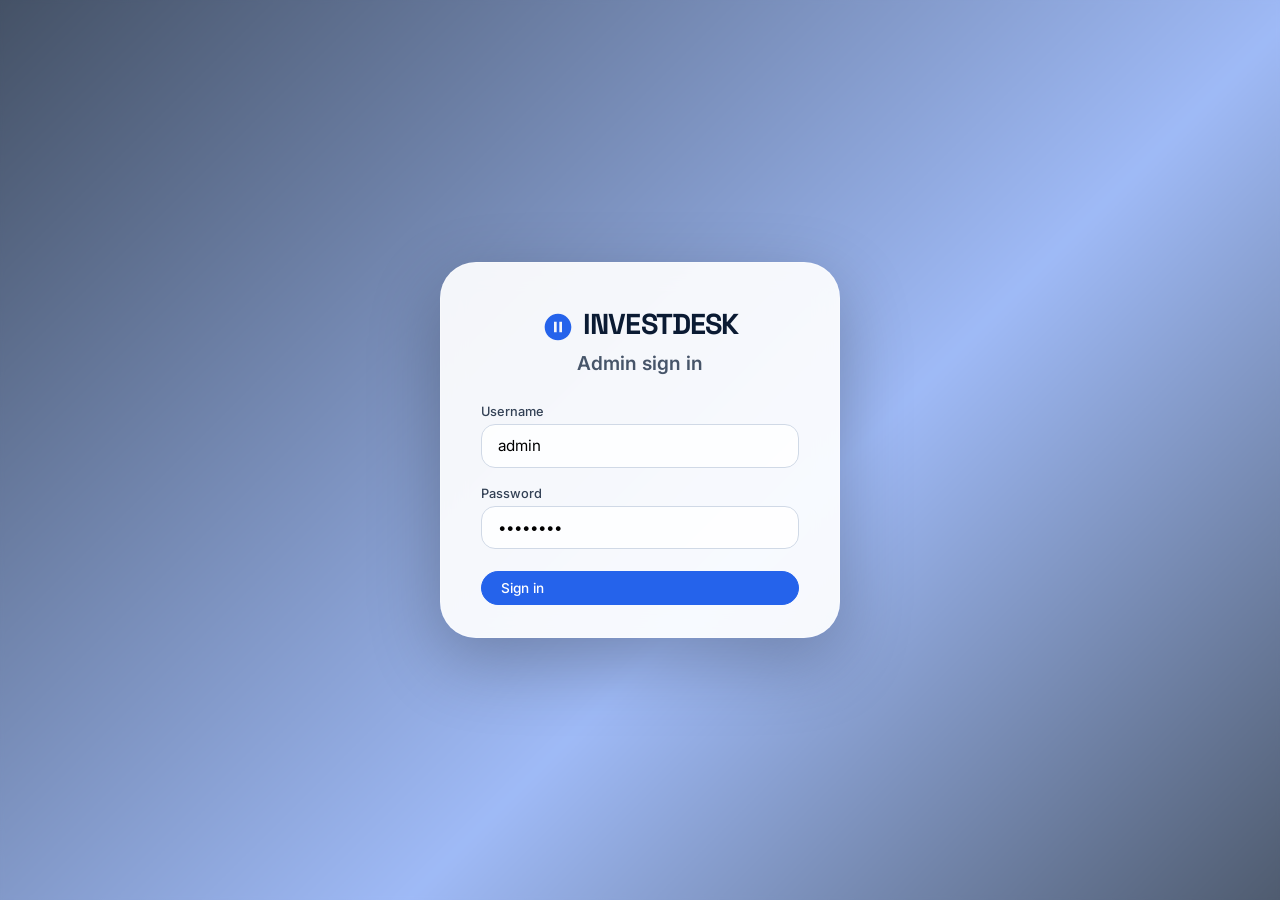
==== templates/admin.html @ 004e3b8a "up" ====
<!DOCTYPE html>
<html lang="en">
<head>
  <meta charset="UTF-8" />
  <meta name="viewport" content="width=device-width, initial-scale=1.0" />
  <title>InvestDesk — Admin</title>
  <!-- Inter & Space Grotesk -->
  <link rel="preconnect" href="https://fonts.googleapis.com" />
  <link rel="preconnect" href="https://fonts.gstatic.com" crossorigin />
  <link href="https://fonts.googleapis.com/css2?family=Inter:opsz,wght@14..32,400;14..32,500;14..32,600;14..32,700&family=Space+Grotesk:wght@400;500;600;700&display=swap" rel="stylesheet" />
  <style>
    * { margin:0; padding:0; box-sizing:border-box; }
    body {
      font-family: 'Inter', system-ui, sans-serif;
      color: #0b1b33;
      line-height: 1.5;
      min-height: 100vh;
      background: #f0f4fe;
    }

    /* ----- LOGIN SCREEN with background image ----- */
    .login-shell {
      min-height: 100vh;
      display: flex;
      align-items: center;
      justify-content: center;
      padding: 1.5rem;
      position: relative;
      background:
        linear-gradient(135deg, rgba(11, 27, 51, 0.75) 0%, rgba(37, 99, 235, 0.40) 60%, rgba(11, 27, 51, 0.70) 100%),
        url('https://images.unsplash.com/photo-1611974789855-9c2a0a7236a3?q=80&w=2070&auto=format&fit=crop') center/cover no-repeat;
    }
    .login-shell::before {
      content: '';
      position: absolute;
      inset: 0;
      backdrop-filter: blur(2px);
      z-index: 0;
    }
    .login-card {
      position: relative;
      z-index: 1;
      background: rgba(255, 255, 255, 0.92);
      backdrop-filter: blur(12px);
      padding: 2.5rem 2.5rem 2rem;
      border-radius: 36px;
      box-shadow: 0 24px 70px rgba(0, 0, 0, 0.25);
      border: 1px solid rgba(255, 255, 255, 0.3);
      max-width: 400px;
      width: 100%;
    }
    .login-card .mark {
      font-family: 'Space Grotesk', sans-serif;
      font-weight: 700;
      font-size: 1.8rem;
      letter-spacing: -0.03em;
      color: #0b1b33;
      text-align: center;
      margin-bottom: 0.2rem;
    }
    .login-card .mark svg {
      width: 32px;
      height: 32px;
      fill: #2563eb;
      vertical-align: middle;
      margin-right: 0.2rem;
    }
    .login-card h1 {
      font-size: 1.2rem;
      font-weight: 600;
      text-align: center;
      color: #475569;
      margin-bottom: 1.5rem;
    }
    .login-error {
      background: #fef2f2;
      color: #dc2626;
      padding: 0.5rem 1rem;
      border-radius: 12px;
      font-size: 0.8rem;
      margin-bottom: 1rem;
      display: none;
    }
    .login-error.show { display: block; }
    .login-card .field {
      margin-bottom: 1rem;
    }
    .login-card .field label {
      display: block;
      font-size: 0.8rem;
      font-weight: 500;
      color: #334155;
      margin-bottom: 0.2rem;
    }
    .login-card .field input {
      width: 100%;
      padding: 0.7rem 1rem;
      border-radius: 14px;
      border: 1px solid #d0d9e6;
      background: rgba(255, 255, 255, 0.8);
      font-size: 0.95rem;
      font-family: 'Inter', sans-serif;
      transition: 0.12s;
    }
    .login-card .field input:focus {
      outline: none;
      border-color: #2563eb;
      box-shadow: 0 0 0 3px rgba(37,99,235,0.15);
      background: white;
    }
    .btn {
      background: transparent;
      border: 1px solid #d0d9e6;
      padding: 0.5rem 1.2rem;
      border-radius: 40px;
      font-weight: 500;
      font-size: 0.85rem;
      cursor: pointer;
      transition: 0.15s;
      color: #1e293b;
      font-family: 'Inter', sans-serif;
      display: inline-flex;
      align-items: center;
      gap: 0.3rem;
    }
    .btn-primary {
      background: #2563eb;
      border-color: #2563eb;
      color: white;
    }
    .btn-primary:hover { background: #1d4ed8; }
    .btn-danger {
      background: #dc2626;
      border-color: #dc2626;
      color: white;
    }
    .btn-danger:hover { background: #b91c1c; }
    .btn-sm { padding: 0.3rem 0.8rem; font-size: 0.75rem; }

    .hidden { display: none !important; }

    /* ----- ADMIN SHELL (white panel) ----- */
    .admin-wrapper {
      max-width: 1440px;
      margin: 0 auto;
      padding: 1.5rem;
      min-height: 100vh;
      display: flex;
      flex-direction: column;
    }

    .ticker-tape {
      background: #0b1b33;
      color: #b9c8e0;
      padding: 0.5rem 0;
      overflow: hidden;
      white-space: nowrap;
      border-radius: 16px 16px 0 0;
      font-size: 0.85rem;
      letter-spacing: 0.01em;
      flex-shrink: 0;
    }
    .ticker-track {
      display: inline-flex;
      gap: 2.8rem;
      animation: tickerScroll 36s linear infinite;
      padding-left: 2rem;
    }
    .ticker-item .sym { font-weight: 600; color: #f0f4ff; }
    .ticker-item .change-up { color: #4ade80; }
    .ticker-item .change-down { color: #f87171; }
    @keyframes tickerScroll { 0% { transform:translateX(0); } 100% { transform:translateX(-50%); } }

    .shell {
      background: #ffffff;
      border-radius: 0 0 32px 32px;
      box-shadow: 0 20px 60px rgba(0,20,50,0.06);
      border: 1px solid #e8edf6;
      border-top: none;
      display: flex;
      flex-wrap: wrap;
      flex: 1;
    }

    .rail {
      width: 230px;
      background: #fafcff;
      padding: 2rem 1.2rem 1.5rem;
      border-right: 1px solid #e8edf6;
      display: flex;
      flex-direction: column;
      flex-shrink: 0;
    }
    .rail-brand .mark {
      font-family: 'Space Grotesk', sans-serif;
      font-weight: 700;
      font-size: 1.6rem;
      letter-spacing: -0.03em;
      color: #0b1b33;
      display: flex;
      align-items: center;
      gap: 0.4rem;
    }
    .rail-brand .mark svg { width: 28px; height: 28px; fill: #2563eb; }
    .rail-brand .sub { font-size: 0.7rem; color: #64748b; letter-spacing: 0.04em; margin-top: 0.1rem; padding-left: 0.2rem; }
    .rail-nav { margin: 2.2rem 0 1.8rem; display:flex; flex-direction:column; gap:0.4rem; }
    .rail-link {
      display: flex;
      align-items: center;
      gap: 0.6rem;
      padding: 0.6rem 0.75rem;
      border-radius: 12px;
      color: #64748b;
      text-decoration: none;
      font-weight: 500;
      font-size: 0.9rem;
      transition: 0.15s;
    }
    .rail-link svg { width: 20px; height: 20px; fill: currentColor; flex-shrink: 0; }
    .rail-link.active {
      background: #dbeafe;
      color: #2563eb;
      font-weight: 600;
    }
    .rail-link:hover:not(.active) { background: #f1f5f9; }
    .rail-foot {
      margin-top: auto;
      font-size: 0.75rem;
      color: #64748b;
      border-top: 1px solid #e8edf6;
      padding-top: 1rem;
      display: flex;
      flex-direction: column;
      gap: 0.5rem;
    }

    .main {
      flex: 1;
      padding: 1.8rem 2rem 2rem;
      background: #ffffff;
      min-width: 0;
    }
    .main-header {
      display: flex;
      align-items: center;
      justify-content: space-between;
      flex-wrap: wrap;
      gap: 1rem;
      margin-bottom: 1.8rem;
    }
    .main-header h1 {
      font-size: 1.6rem;
      font-weight: 600;
      display: flex;
      align-items: center;
      gap: 0.5rem;
    }
    .main-header h1 svg { width: 28px; height: 28px; fill: #2563eb; }
    .live-dot {
      display: inline-block;
      width: 10px;
      height: 10px;
      background: #22c55e;
      border-radius: 50%;
      box-shadow: 0 0 0 3px #dcfce7;
      animation: pulse-dot 2s infinite;
    }
    @keyframes pulse-dot { 0% { opacity:1; } 50% { opacity:0.5; } 100% { opacity:1; } }
    .meta {
      color: #64748b;
      font-size: 0.8rem;
      background: #f1f5f9;
      padding: 0.3rem 1rem;
      border-radius: 40px;
    }

    .summary-strip {
      display: grid;
      grid-template-columns: repeat(3,1fr);
      gap: 0.8rem;
      margin-bottom: 2rem;
    }
    .summary-cell {
      background: #f8fafc;
      padding: 0.8rem 1rem;
      border-radius: 16px;
      border: 1px solid #e8edf6;
      display: flex;
      flex-direction: column;
    }
    .summary-cell .label {
      font-size: 0.7rem;
      text-transform: uppercase;
      letter-spacing: 0.04em;
      color: #64748b;
    }
    .summary-cell .value {
      font-size: 1.2rem;
      font-weight: 600;
      margin-top: 0.15rem;
    }

    .panel {
      background: #fafcff;
      border-radius: 20px;
      border: 1px solid #e8edf6;
      padding: 1.2rem 1.2rem 0.5rem;
      margin-top: 1rem;
    }
    .panel-head {
      display: flex;
      justify-content: space-between;
      align-items: center;
      flex-wrap: wrap;
      gap: 0.5rem;
      margin-bottom: 1rem;
    }
    .panel-head h2 {
      font-size: 1.1rem;
      font-weight: 600;
      display: flex;
      align-items: center;
      gap: 0.4rem;
    }
    .panel-head h2 svg { width: 22px; height: 22px; fill: #2563eb; }

    table { width:100%; border-collapse:collapse; font-size:0.85rem; }
    th { text-align:left; padding:0.5rem 0.25rem; color:#64748b; font-weight:500; border-bottom:1px solid #e8edf6; }
    td { padding:0.6rem 0.25rem; border-bottom:1px solid #f1f5f9; vertical-align:middle; }
    .empty-state { text-align:center; padding:2rem 0; color:#64748b; }
    .empty-state .icon { font-size:2rem; opacity:0.4; }

    .actions-cell {
      display: flex;
      gap: 0.3rem;
      flex-wrap: wrap;
    }
    .btn-icon {
      background: transparent;
      border: none;
      cursor: pointer;
      padding: 0.2rem 0.4rem;
      border-radius: 6px;
      font-size: 0.8rem;
      transition: 0.12s;
    }
    .btn-icon:hover { background: #f1f5f9; }
    .btn-icon.edit { color: #2563eb; }
    .btn-icon.delete { color: #dc2626; }

    /* Modal */
    .modal-overlay {
      position: fixed;
      inset: 0;
      background: rgba(0,0,0,0.3);
      backdrop-filter: blur(4px);
      display: flex;
      align-items: center;
      justify-content: center;
      z-index: 999;
    }
    .modal-overlay.hidden { display: none; }
    .modal {
      background: white;
      padding: 2rem;
      border-radius: 32px;
      max-width: 420px;
      width: 100%;
      box-shadow: 0 20px 48px rgba(0,0,0,0.12);
    }
    .modal h3 {
      font-size: 1.2rem;
      margin-bottom: 1.2rem;
      display: flex;
      align-items: center;
      gap: 0.4rem;
    }
    .modal h3 svg { width: 24px; height: 24px; fill: #2563eb; }
    .modal .field {
      margin-bottom: 0.8rem;
    }
    .modal .field label {
      display: block;
      font-size: 0.75rem;
      font-weight: 500;
      color: #475569;
      margin-bottom: 0.2rem;
    }
    .modal .field input,
    .modal .field select {
      width: 100%;
      padding: 0.5rem 0.75rem;
      border-radius: 14px;
      border: 1px solid #d0d9e6;
      background: white;
      font-family: 'Inter', sans-serif;
    }
    .modal-actions {
      display: flex;
      gap: 0.5rem;
      justify-content: flex-end;
      margin-top: 1.2rem;
    }

    .toast {
      position: fixed;
      top: 5rem;
      left: 50%;
      transform: translateX(-50%);
      background: #0b1a2f;
      color: white;
      padding: 0.7rem 2rem;
      border-radius: 60px;
      font-weight: 500;
      font-size: 0.9rem;
      box-shadow: 0 8px 30px rgba(0,0,0,0.12);
      opacity: 0;
      transition: opacity 0.25s, transform 0.25s;
      pointer-events: none;
      z-index: 1000;
    }
    .toast.show {
      opacity: 1;
      transform: translateX(-50%) translateY(0);
    }
    .toast.success { background: #0b1a2f; }
    .toast.error { background: #b91c1c; }

    @media (max-width:860px) {
      .rail { width:100%; border-right:none; border-bottom:1px solid #e8edf6; }
      .login-card { padding: 2rem 1.5rem; }
      .main { padding: 1.2rem; }
      .summary-strip { grid-template-columns: 1fr 1fr; }
      .admin-wrapper { padding: 0.5rem; }
      .ticker-tape { border-radius: 0; }
      .shell { border-radius: 0; }
    }
    @media (max-width:600px) {
      .summary-strip { grid-template-columns: 1fr; }
      table { font-size: 0.75rem; }
      .actions-cell { flex-direction: column; gap: 0.2rem; }
    }
  </style>
</head>
<body>

  <!-- TOAST -->
  <div class="toast" id="toast"></div>

  <!-- ===== LOGIN SCREEN (with background image) ===== -->
  <div class="login-shell" id="loginShell">
    <div class="login-card">
      <div class="mark">
        <svg viewBox="0 0 24 24"><path d="M12 2C6.48 2 2 6.48 2 12s4.48 10 10 10 10-4.48 10-10S17.52 2 12 2zm-1 14H9V8h2v8zm4 0h-2V8h2v8z"/></svg>
        INVESTDESK
      </div>
      <h1>Admin sign in</h1>
      <div class="login-error" id="loginError"></div>
      <form id="loginForm">
        <div class="field">
          <label for="loginUsername">Username</label>
          <input type="text" id="loginUsername" autocomplete="username" required />
        </div>
        <div class="field">
          <label for="loginPassword">Password</label>
          <input type="password" id="loginPassword" autocomplete="current-password" required />
        </div>
        <button type="submit" class="btn btn-primary" style="width:100%; margin-top:6px;">Sign in</button>
      </form>
    </div>
  </div>

  <!-- ===== ADMIN SHELL (white panel on clean background) ===== -->
  <div class="hidden" id="adminShell">
    <div class="admin-wrapper">
      <div class="ticker-tape">
        <div class="ticker-track" id="tickerTrack">
          <div class="ticker-item"><span class="sym">TSLA</span> $243.50 <span class="change-up">▲ 1.2%</span></div>
          <div class="ticker-item"><span class="sym">AAPL</span> $178.20 <span class="change-up">▲ 0.6%</span></div>
          <div class="ticker-item"><span class="sym">NVDA</span> $875.40 <span class="change-up">▲ 2.4%</span></div>
          <div class="ticker-item"><span class="sym">MSFT</span> $415.10 <span class="change-down">▼ 0.2%</span></div>
          <div class="ticker-item"><span class="sym">VNQ</span> $89.70 <span class="change-up">▲ 0.3%</span></div>
          <div class="ticker-item"><span class="sym">BTC</span> $62,450 <span class="change-up">▲ 1.8%</span></div>
          <div class="ticker-item"><span class="sym">ETH</span> $3,210 <span class="change-up">▲ 0.9%</span></div>
        </div>
      </div>

      <div class="shell">
        <aside class="rail">
          <div class="rail-brand">
            <div class="mark">
              <svg viewBox="0 0 24 24"><path d="M12 2C6.48 2 2 6.48 2 12s4.48 10 10 10 10-4.48 10-10S17.52 2 12 2zm-1 14H9V8h2v8zm4 0h-2V8h2v8z"/></svg>
              INVESTDESK
            </div>
            <div class="sub">Admin console</div>
          </div>
          <nav class="rail-nav">
            <a class="rail-link" href="/dashboard">
              <svg viewBox="0 0 24 24"><path d="M10 20v-6h4v6h5v-8h3L12 3 2 12h3v8z"/></svg>
              Dashboard
            </a>
            <a class="rail-link active" href="/admin">
              <svg viewBox="0 0 24 24"><path d="M19 3H5c-1.1 0-2 .9-2 2v14c0 1.1.9 2 2 2h14c1.1 0 2-.9 2-2V5c0-1.1-.9-2-2-2zm0 16H5V5h14v14z"/></svg>
              Admin panel
            </a>
          </nav>
          <div class="rail-foot">
            <button class="btn btn-sm" id="logoutBtn" style="width:100%;">Sign out</button>
          </div>
        </aside>

        <main class="main">
          <div class="main-header">
            <h1>
              <svg viewBox="0 0 24 24"><path d="M19 3H5c-1.1 0-2 .9-2 2v14c0 1.1.9 2 2 2h14c1.1 0 2-.9 2-2V5c0-1.1-.9-2-2-2zm0 16H5V5h14v14z"/></svg>
              <span class="live-dot"></span> All user investments
            </h1>
            <div class="meta">Edit or delete any record below</div>
          </div>

          <div class="summary-strip">
            <div class="summary-cell">
              <div class="label">Total positions</div>
              <div class="value" id="statTotalRows">0</div>
            </div>
            <div class="summary-cell">
              <div class="label">Unique users</div>
              <div class="value" id="statTotalUsers">0</div>
            </div>
            <div class="summary-cell">
              <div class="label">Total market value</div>
              <div class="value" id="statTotalValue">$0.00</div>
            </div>
          </div>

          <div class="panel">
            <div class="panel-head">
              <h2>All holdings</h2>
              <button class="btn btn-sm" id="refreshBtn">
                <svg viewBox="0 0 24 24" width="16" height="16" fill="currentColor"><path d="M12 4V1L8 5l4 4V6c3.31 0 6 2.69 6 6s-2.69 6-6 6-6-2.69-6-6H4c0 4.42 3.58 8 8 8s8-3.58 8-8-3.58-8-8-8z"/></svg>
                Refresh
              </button>
            </div>
            <table>
              <thead>
                <tr>
                  <th>ID</th>
                  <th>User</th>
                  <th>Symbol</th>
                  <th>Shares</th>
                  <th>Buy price</th>
                  <th>Current</th>
                  <th>Gain / loss</th>
                  <th>Actions</th>
                </tr>
              </thead>
              <tbody id="adminBody"></tbody>
            </table>
            <div class="empty-state" id="adminEmpty">
              <div class="icon">◌</div>
              No investment records yet.
            </div>
          </div>
        </main>
      </div>
    </div>
  </div>

  <!-- ===== EDIT MODAL ===== -->
  <div class="modal-overlay hidden" id="editModalOverlay">
    <div class="modal">
      <h3>
        <svg viewBox="0 0 24 24"><path d="M3 17.25V21h3.75L17.81 9.94l-3.75-3.75L3 17.25zM20.71 7.04c.39-.39.39-1.02 0-1.41l-2.34-2.34c-.39-.39-1.02-.39-1.41 0l-1.83 1.83 3.75 3.75 1.83-1.83z"/></svg>
        Edit investment
      </h3>
      <form id="editForm">
        <input type="hidden" id="editId" />
        <div class="field">
          <label for="editUserName">User</label>
          <input type="text" id="editUserName" required />
        </div>
        <div class="field">
          <label for="editSymbol">Symbol</label>
          <select id="editSymbol" required>
            <option value="TSLA">TSLA — Tesla</option>
            <option value="AAPL">AAPL — Apple</option>
            <option value="NVDA">NVDA — NVIDIA</option>
            <option value="MSFT">MSFT — Microsoft</option>
            <option value="VNQ">VNQ — Real Estate (ETF)</option>
          </select>
        </div>
        <div class="field">
          <label for="editShares">Shares</label>
          <input type="number" id="editShares" step="0.0001" min="0.0001" required />
        </div>
        <div class="field">
          <label for="editBuyPrice">Buy price (per share, $)</label>
          <input type="number" id="editBuyPrice" step="0.01" min="0.01" required />
        </div>
        <div class="modal-actions">
          <button type="button" class="btn" id="cancelEdit">Cancel</button>
          <button type="submit" class="btn btn-primary">Save changes</button>
        </div>
      </form>
    </div>
  </div>

  <script>
    (function() {
      // ============================================================
      // TOAST
      // ============================================================
      const toast = document.getElementById('toast');
      let toastTimer = null;

      function showToast(msg, type = 'success') {
        if (toastTimer) clearTimeout(toastTimer);
        toast.textContent = msg;
        toast.className = 'toast ' + type + ' show';
        toastTimer = setTimeout(() => {
          toast.classList.remove('show');
        }, 3000);
      }

      // ============================================================
      // AUTH CHECK
      // ============================================================
      const loginShell = document.getElementById('loginShell');
      const adminShell = document.getElementById('adminShell');
      const loginError = document.getElementById('loginError');
      const loginForm = document.getElementById('loginForm');
      const loginUsername = document.getElementById('loginUsername');
      const loginPassword = document.getElementById('loginPassword');

      async function checkAdminSession() {
        try {
          const res = await fetch('/api/admin/session');
          const data = await res.json();
          if (data.is_admin) {
            loginShell.classList.add('hidden');
            adminShell.classList.remove('hidden');
            loadAdminData();
          } else {
            loginShell.classList.remove('hidden');
            adminShell.classList.add('hidden');
          }
        } catch (e) {
          console.warn('Session check failed:', e);
          loginShell.classList.remove('hidden');
          adminShell.classList.add('hidden');
        }
      }

      // ============================================================
      // LOGIN
      // ============================================================
      loginForm.addEventListener('submit', async function(e) {
        e.preventDefault();
        loginError.classList.remove('show');
        loginError.textContent = '';

        const username = loginUsername.value.trim();
        const password = loginPassword.value.trim();

        if (!username || !password) {
          loginError.textContent = 'Please enter both username and password.';
          loginError.classList.add('show');
          return;
        }

        try {
          const res = await fetch('/api/admin/login', {
            method: 'POST',
            headers: { 'Content-Type': 'application/json' },
            body: JSON.stringify({ username, password })
          });
          const data = await res.json();

          if (data.ok) {
            loginShell.classList.add('hidden');
            adminShell.classList.remove('hidden');
            showToast('Welcome, Admin!', 'success');
            loadAdminData();
          } else {
            loginError.textContent = data.error || 'Invalid username or password.';
            loginError.classList.add('show');
          }
        } catch (e) {
          loginError.textContent = 'Network error. Please try again.';
          loginError.classList.add('show');
        }
      });

      // ============================================================
      // LOGOUT
      // ============================================================
      document.getElementById('logoutBtn').addEventListener('click', async function() {
        try {
          await fetch('/api/admin/logout', { method: 'POST' });
        } catch (e) { /* ignore */ }
        sessionStorage.removeItem('investdesk_user');
        loginShell.classList.remove('hidden');
        adminShell.classList.add('hidden');
        showToast('Signed out.', 'success');
      });

      // ============================================================
      // LOAD ADMIN DATA
      // ============================================================
      async function loadAdminData() {
        try {
          const invRes = await fetch('/api/admin/investments');
          if (!invRes.ok) throw new Error('Failed to fetch investments');
          const investments = await invRes.json();

          const priceRes = await fetch('/api/prices');
          const priceData = await priceRes.json();
          const prices = priceData.prices || {};

          renderAdminTable(investments, prices);
          updateStats(investments, prices);

        } catch (e) {
          console.error('Error loading admin data:', e);
          showToast('Failed to load data. Please refresh.', 'error');
        }
      }

      // ============================================================
      // RENDER TABLE
      // ============================================================
      function renderAdminTable(investments, prices) {
        const tbody = document.getElementById('adminBody');
        const empty = document.getElementById('adminEmpty');

        if (!investments || investments.length === 0) {
          tbody.innerHTML = '';
          empty.style.display = 'block';
          return;
        }
        empty.style.display = 'none';

        let html = '';
        investments.forEach(inv => {
          const priceInfo = prices[inv.symbol] || { price: null, change_pct: null };
          const currentPrice = priceInfo.price;
          const changePct = priceInfo.change_pct;

          const marketValue = currentPrice ? (currentPrice * inv.shares) : null;
          const costBasis = inv.buy_price * inv.shares;
          const gain = marketValue !== null ? (marketValue - costBasis) : null;
          const gainPct = (gain !== null && costBasis > 0) ? (gain / costBasis * 100) : null;

          const gainClass = gain !== null ? (gain >= 0 ? 'color:#22c55e;' : 'color:#dc2626;') : '';

          html += `
            <tr data-id="${inv.id}">
              <td>${inv.id}</td>
              <td>${escapeHtml(inv.user_name)}</td>
              <td><strong>${inv.symbol}</strong></td>
              <td>${inv.shares}</td>
              <td>$${inv.buy_price.toFixed(2)}</td>
              <td>${currentPrice !== null ? '$' + currentPrice.toFixed(2) : '—'}</td>
              <td style="${gainClass}">
                ${gain !== null ? '$' + gain.toFixed(2) + ' (' + (gainPct !== null ? (gainPct >= 0 ? '+' : '') + gainPct.toFixed(1) + '%)' : '—') : '—'}
              </td>
              <td>
                <div class="actions-cell">
                  <button class="btn-icon edit" data-id="${inv.id}" title="Edit">✏️</button>
                  <button class="btn-icon delete" data-id="${inv.id}" title="Delete">🗑️</button>
                </div>
              </td>
            </tr>
          `;
        });

        tbody.innerHTML = html;

        tbody.querySelectorAll('.btn-icon.edit').forEach(btn => {
          btn.addEventListener('click', function() {
            const id = parseInt(this.dataset.id);
            const inv = investments.find(i => i.id === id);
            if (inv) openEditModal(inv);
          });
        });

        tbody.querySelectorAll('.btn-icon.delete').forEach(btn => {
          btn.addEventListener('click', function() {
            const id = parseInt(this.dataset.id);
            if (confirm('Delete this investment record?')) {
              deleteInvestment(id);
            }
          });
        });
      }

      // ============================================================
      // UPDATE STATS
      // ============================================================
      function updateStats(investments, prices) {
        const totalRows = investments.length;
        const uniqueUsers = new Set(investments.map(i => i.user_name)).size;

        let totalValue = 0;
        investments.forEach(inv => {
          const priceInfo = prices[inv.symbol] || { price: null };
          if (priceInfo.price !== null) {
            totalValue += priceInfo.price * inv.shares;
          }
        });

        document.getElementById('statTotalRows').textContent = totalRows;
        document.getElementById('statTotalUsers').textContent = uniqueUsers;
        document.getElementById('statTotalValue').textContent = '$' + totalValue.toFixed(2);
      }

      // ============================================================
      // EDIT MODAL
      // ============================================================
      const editOverlay = document.getElementById('editModalOverlay');
      const editId = document.getElementById('editId');
      const editUserName = document.getElementById('editUserName');
      const editSymbol = document.getElementById('editSymbol');
      const editShares = document.getElementById('editShares');
      const editBuyPrice = document.getElementById('editBuyPrice');
      const cancelEdit = document.getElementById('cancelEdit');

      let currentEditId = null;

      function openEditModal(inv) {
        currentEditId = inv.id;
        editId.value = inv.id;
        editUserName.value = inv.user_name;
        editSymbol.value = inv.symbol;
        editShares.value = inv.shares;
        editBuyPrice.value = inv.buy_price;
        editOverlay.classList.remove('hidden');
      }

      cancelEdit.addEventListener('click', () => {
        editOverlay.classList.add('hidden');
        currentEditId = null;
      });

      editOverlay.addEventListener('click', (e) => {
        if (e.target === editOverlay) {
          editOverlay.classList.add('hidden');
          currentEditId = null;
        }
      });

      // ============================================================
      // SAVE EDIT
      // ============================================================
      document.getElementById('editForm').addEventListener('submit', async function(e) {
        e.preventDefault();
        if (currentEditId === null) return;

        const payload = {
          user_name: editUserName.value.trim(),
          symbol: editSymbol.value,
          shares: parseFloat(editShares.value),
          buy_price: parseFloat(editBuyPrice.value)
        };

        try {
          const res = await fetch(`/api/admin/investments/${currentEditId}`, {
            method: 'PUT',
            headers: { 'Content-Type': 'application/json' },
            body: JSON.stringify(payload)
          });

          if (!res.ok) {
            const err = await res.json();
            throw new Error(err.error || 'Update failed');
          }

          editOverlay.classList.add('hidden');
          showToast('Investment updated successfully!', 'success');
          loadAdminData();
          currentEditId = null;
        } catch (e) {
          showToast(e.message || 'Error updating investment.', 'error');
        }
      });

      // ============================================================
      // DELETE INVESTMENT
      // ============================================================
      async function deleteInvestment(id) {
        try {
          const res = await fetch(`/api/admin/investments/${id}`, {
            method: 'DELETE'
          });

          if (!res.ok) {
            const err = await res.json();
            throw new Error(err.error || 'Delete failed');
          }

          showToast('Investment deleted successfully!', 'success');
          loadAdminData();
        } catch (e) {
          showToast(e.message || 'Error deleting investment.', 'error');
        }
      }

      // ============================================================
      // REFRESH
      // ============================================================
      document.getElementById('refreshBtn').addEventListener('click', function() {
        loadAdminData();
        showToast('Refreshing data...', 'success');
      });

      // ============================================================
      // UTILITY
      // ============================================================
      function escapeHtml(text) {
        const div = document.createElement('div');
        div.textContent = text;
        return div.innerHTML;
      }

      // ============================================================
      // INIT
      // ============================================================
      loginUsername.value = 'admin';
      loginPassword.value = 'admin123';
      checkAdminSession();

    })();
  </script>

</body>
</html>
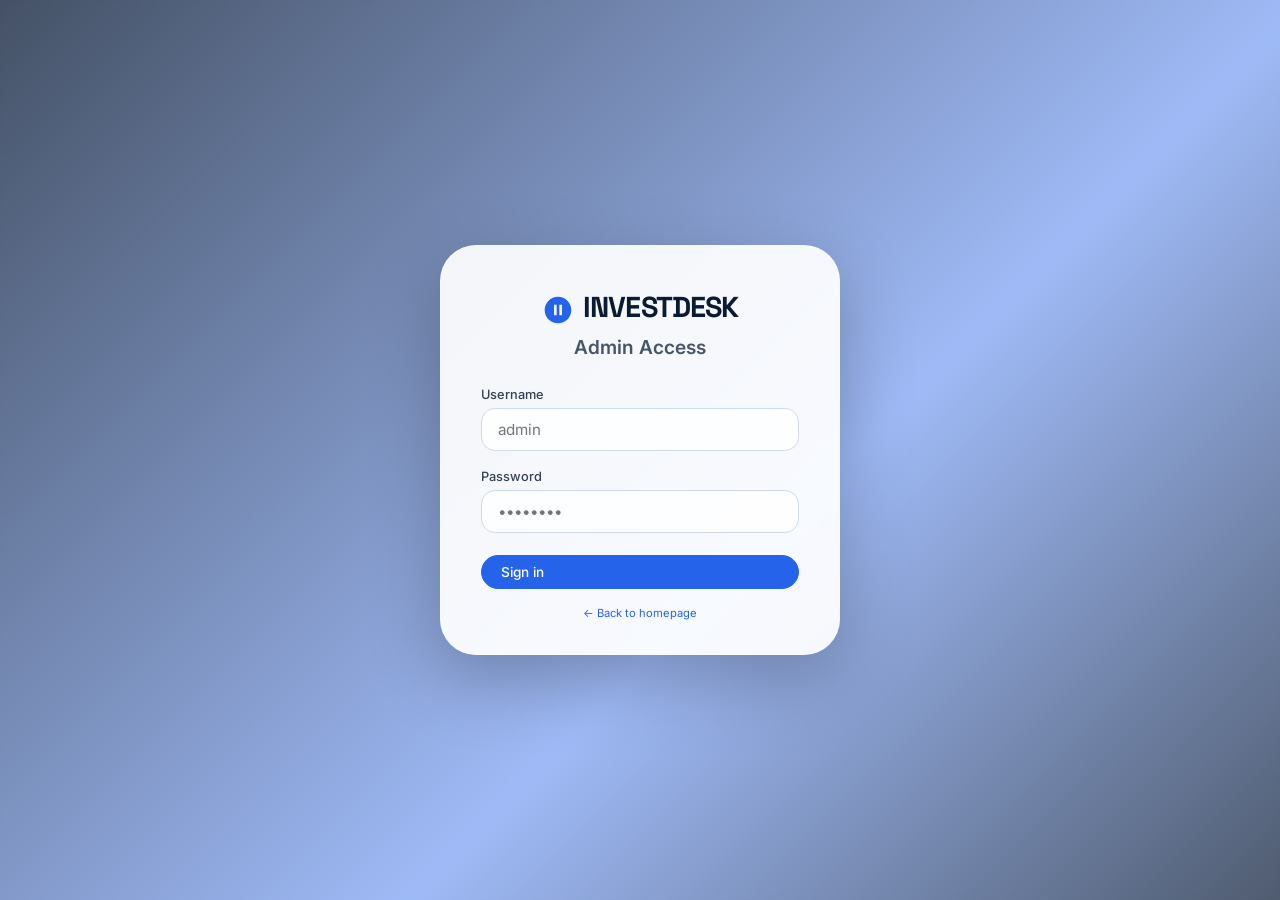
==== commit 0bb00cfa: "Add files via upload" ====
--- a/templates/admin.html
+++ b/templates/admin.html
@@ -3,8 +3,7 @@
 <head>
   <meta charset="UTF-8" />
   <meta name="viewport" content="width=device-width, initial-scale=1.0" />
-  <title>InvestDesk — Admin</title>
-  <!-- Inter & Space Grotesk -->
+  <title>InvestDesk · Admin · Full CRUD</title>
   <link rel="preconnect" href="https://fonts.googleapis.com" />
   <link rel="preconnect" href="https://fonts.gstatic.com" crossorigin />
   <link href="https://fonts.googleapis.com/css2?family=Inter:opsz,wght@14..32,400;14..32,500;14..32,600;14..32,700&family=Space+Grotesk:wght@400;500;600;700&display=swap" rel="stylesheet" />
@@ -17,8 +16,6 @@
       min-height: 100vh;
       background: #f0f4fe;
     }
-
-    /* ----- LOGIN SCREEN with background image ----- */
     .login-shell {
       min-height: 100vh;
       display: flex;
@@ -136,10 +133,15 @@
     }
     .btn-danger:hover { background: #b91c1c; }
     .btn-sm { padding: 0.3rem 0.8rem; font-size: 0.75rem; }
+    .btn-success {
+      background: #16a34a;
+      border-color: #16a34a;
+      color: white;
+    }
+    .btn-success:hover { background: #15803d; }
 
     .hidden { display: none !important; }
 
-    /* ----- ADMIN SHELL (white panel) ----- */
     .admin-wrapper {
       max-width: 1440px;
       margin: 0 auto;
@@ -276,7 +278,7 @@
 
     .summary-strip {
       display: grid;
-      grid-template-columns: repeat(3,1fr);
+      grid-template-columns: repeat(4,1fr);
       gap: 0.8rem;
       margin-bottom: 2rem;
     }
@@ -299,6 +301,34 @@
       font-weight: 600;
       margin-top: 0.15rem;
     }
+
+    /* Error banner */
+    .error-banner {
+      background: #fef2f2;
+      border: 1px solid #fecaca;
+      color: #b91c1c;
+      padding: 0.8rem 1.2rem;
+      border-radius: 12px;
+      margin-bottom: 1rem;
+      display: none;
+      font-size: 0.85rem;
+      align-items: center;
+      gap: 0.8rem;
+      flex-wrap: wrap;
+    }
+    .error-banner.show { display: flex; }
+    .error-banner .retry-btn {
+      background: #b91c1c;
+      color: white;
+      border: none;
+      padding: 0.3rem 1rem;
+      border-radius: 40px;
+      font-weight: 600;
+      cursor: pointer;
+      font-family: 'Inter', sans-serif;
+      font-size: 0.75rem;
+    }
+    .error-banner .retry-btn:hover { background: #991b1b; }
 
     .panel {
       background: #fafcff;
@@ -339,16 +369,38 @@
       background: transparent;
       border: none;
       cursor: pointer;
-      padding: 0.2rem 0.4rem;
-      border-radius: 6px;
-      font-size: 0.8rem;
+      padding: 0.25rem 0.5rem;
+      border-radius: 20px;
+      font-size: 0.7rem;
+      font-weight: 500;
       transition: 0.12s;
-    }
-    .btn-icon:hover { background: #f1f5f9; }
-    .btn-icon.edit { color: #2563eb; }
-    .btn-icon.delete { color: #dc2626; }
-
-    /* Modal */
+      display: inline-flex;
+      align-items: center;
+      gap: 0.2rem;
+      border: 1px solid transparent;
+    }
+    .btn-icon:hover { opacity: 0.75; transform: scale(1.05); }
+    .btn-icon.edit {
+      background: #dbeafe;
+      color: #1d4ed8;
+      border-color: #b9d0f6;
+    }
+    .btn-icon.delete {
+      background: #fee2e2;
+      color: #b91c1c;
+      border-color: #fecaca;
+    }
+    .btn-icon.create {
+      background: #dcfce7;
+      color: #15803d;
+      border-color: #bbf7d0;
+    }
+    .btn-icon svg {
+      width: 14px;
+      height: 14px;
+      fill: currentColor;
+    }
+
     .modal-overlay {
       position: fixed;
       inset: 0;
@@ -426,6 +478,60 @@
     .toast.success { background: #0b1a2f; }
     .toast.error { background: #b91c1c; }
 
+    .sync-badge {
+      display: inline-flex;
+      align-items: center;
+      gap: 0.4rem;
+      background: #dcfce7;
+      color: #15803d;
+      padding: 0.2rem 0.8rem;
+      border-radius: 40px;
+      font-size: 0.7rem;
+      font-weight: 600;
+    }
+    .sync-badge svg {
+      width: 14px;
+      height: 14px;
+      fill: currentColor;
+    }
+
+    .user-badge {
+      display: inline-block;
+      background: #e0e7ff;
+      color: #3730a3;
+      padding: 0.1rem 0.5rem;
+      border-radius: 12px;
+      font-size: 0.7rem;
+      font-weight: 500;
+    }
+
+    .loading-row td {
+      text-align: center;
+      padding: 2rem;
+      color: #64748b;
+    }
+
+    .error-row td {
+      text-align: center;
+      padding: 2rem;
+      color: #dc2626;
+    }
+
+    .retry-btn {
+      margin-top: 1rem;
+      padding: 0.5rem 1.5rem;
+      background: #2563eb;
+      color: white;
+      border: none;
+      border-radius: 40px;
+      font-weight: 600;
+      cursor: pointer;
+      font-family: 'Inter', sans-serif;
+    }
+    .retry-btn:hover {
+      background: #1d4ed8;
+    }
+
     @media (max-width:860px) {
       .rail { width:100%; border-right:none; border-bottom:1px solid #e8edf6; }
       .login-card { padding: 2rem 1.5rem; }
@@ -437,52 +543,49 @@
     }
     @media (max-width:600px) {
       .summary-strip { grid-template-columns: 1fr; }
-      table { font-size: 0.75rem; }
-      .actions-cell { flex-direction: column; gap: 0.2rem; }
+      table { font-size: 0.7rem; }
+      .actions-cell { flex-direction: row; gap: 0.2rem; }
+      .btn-icon { font-size: 0.65rem; padding: 0.15rem 0.4rem; }
     }
   </style>
 </head>
 <body>
-
-  <!-- TOAST -->
   <div class="toast" id="toast"></div>
 
-  <!-- ===== LOGIN SCREEN (with background image) ===== -->
+  <!-- LOGIN - Always shown first -->
   <div class="login-shell" id="loginShell">
     <div class="login-card">
       <div class="mark">
         <svg viewBox="0 0 24 24"><path d="M12 2C6.48 2 2 6.48 2 12s4.48 10 10 10 10-4.48 10-10S17.52 2 12 2zm-1 14H9V8h2v8zm4 0h-2V8h2v8z"/></svg>
         INVESTDESK
       </div>
-      <h1>Admin sign in</h1>
+      <h1>Admin Access</h1>
       <div class="login-error" id="loginError"></div>
       <form id="loginForm">
         <div class="field">
           <label for="loginUsername">Username</label>
-          <input type="text" id="loginUsername" autocomplete="username" required />
+          <input type="text" id="loginUsername" placeholder="admin" autocomplete="username" required />
         </div>
         <div class="field">
           <label for="loginPassword">Password</label>
-          <input type="password" id="loginPassword" autocomplete="current-password" required />
+          <input type="password" id="loginPassword" placeholder="••••••••" autocomplete="current-password" required />
         </div>
-        <button type="submit" class="btn btn-primary" style="width:100%; margin-top:6px;">Sign in</button>
+        <button type="submit" class="btn btn-primary" style="width:100%; margin-top:6px;">
+          <span id="loginBtnText">Sign in</span>
+          <span class="loading-spinner hidden" id="loginSpinner" style="display:none;width:16px;height:16px;border:2px solid rgba(255,255,255,0.3);border-radius:50%;border-top-color:#fff;animation:spin 0.6s ease-in-out infinite;"></span>
+        </button>
       </form>
+      <div style="margin-top:1rem;text-align:center;font-size:0.7rem;color:#94a3b8;">
+        <a href="/" style="color:#2563eb;text-decoration:none;">← Back to homepage</a>
+      </div>
     </div>
   </div>
 
-  <!-- ===== ADMIN SHELL (white panel on clean background) ===== -->
+  <!-- ADMIN SHELL - Only shown after successful admin login -->
   <div class="hidden" id="adminShell">
     <div class="admin-wrapper">
       <div class="ticker-tape">
-        <div class="ticker-track" id="tickerTrack">
-          <div class="ticker-item"><span class="sym">TSLA</span> $243.50 <span class="change-up">▲ 1.2%</span></div>
-          <div class="ticker-item"><span class="sym">AAPL</span> $178.20 <span class="change-up">▲ 0.6%</span></div>
-          <div class="ticker-item"><span class="sym">NVDA</span> $875.40 <span class="change-up">▲ 2.4%</span></div>
-          <div class="ticker-item"><span class="sym">MSFT</span> $415.10 <span class="change-down">▼ 0.2%</span></div>
-          <div class="ticker-item"><span class="sym">VNQ</span> $89.70 <span class="change-up">▲ 0.3%</span></div>
-          <div class="ticker-item"><span class="sym">BTC</span> $62,450 <span class="change-up">▲ 1.8%</span></div>
-          <div class="ticker-item"><span class="sym">ETH</span> $3,210 <span class="change-up">▲ 0.9%</span></div>
-        </div>
+        <div class="ticker-track" id="tickerTrack"></div>
       </div>
 
       <div class="shell">
@@ -492,20 +595,20 @@
               <svg viewBox="0 0 24 24"><path d="M12 2C6.48 2 2 6.48 2 12s4.48 10 10 10 10-4.48 10-10S17.52 2 12 2zm-1 14H9V8h2v8zm4 0h-2V8h2v8z"/></svg>
               INVESTDESK
             </div>
-            <div class="sub">Admin console</div>
+            <div class="sub">Admin · Full CRUD</div>
           </div>
           <nav class="rail-nav">
-            <a class="rail-link" href="/dashboard">
+            <a class="rail-link" href="/dashboard" target="_blank">
               <svg viewBox="0 0 24 24"><path d="M10 20v-6h4v6h5v-8h3L12 3 2 12h3v8z"/></svg>
               Dashboard
             </a>
-            <a class="rail-link active" href="/admin">
+            <a class="rail-link active" href="#">
               <svg viewBox="0 0 24 24"><path d="M19 3H5c-1.1 0-2 .9-2 2v14c0 1.1.9 2 2 2h14c1.1 0 2-.9 2-2V5c0-1.1-.9-2-2-2zm0 16H5V5h14v14z"/></svg>
               Admin panel
             </a>
           </nav>
           <div class="rail-foot">
-            <button class="btn btn-sm" id="logoutBtn" style="width:100%;">Sign out</button>
+            <button class="btn btn-sm btn-danger" id="logoutBtn" style="width:100%;">Sign out</button>
           </div>
         </aside>
 
@@ -513,52 +616,75 @@
           <div class="main-header">
             <h1>
               <svg viewBox="0 0 24 24"><path d="M19 3H5c-1.1 0-2 .9-2 2v14c0 1.1.9 2 2 2h14c1.1 0 2-.9 2-2V5c0-1.1-.9-2-2-2zm0 16H5V5h14v14z"/></svg>
-              <span class="live-dot"></span> All user investments
+              <span class="live-dot"></span> Admin Panel
             </h1>
-            <div class="meta">Edit or delete any record below</div>
-          </div>
-
-          <div class="summary-strip">
-            <div class="summary-cell">
-              <div class="label">Total positions</div>
-              <div class="value" id="statTotalRows">0</div>
-            </div>
-            <div class="summary-cell">
-              <div class="label">Unique users</div>
-              <div class="value" id="statTotalUsers">0</div>
-            </div>
-            <div class="summary-cell">
-              <div class="label">Total market value</div>
-              <div class="value" id="statTotalValue">$0.00</div>
+            <div style="display:flex; align-items:center; gap:0.8rem; flex-wrap:wrap;">
+              <span class="sync-badge">
+                <svg viewBox="0 0 24 24"><path d="M12 4V1L8 5l4 4V6c3.31 0 6 2.69 6 6s-2.69 6-6 6-6-2.69-6-6H4c0 4.42 3.58 8 8 8s8-3.58 8-8-3.58-8-8-8z"/></svg>
+                Syncs with Dashboard
+              </span>
+              <span class="meta">Create · Edit · Delete</span>
             </div>
           </div>
 
+          <!-- Error banner -->
+          <div class="error-banner" id="errorBanner">
+            <span id="errorMessage">⚠️ Failed to load data</span>
+            <button class="retry-btn" id="retryBtn">🔄 Retry</button>
+          </div>
+
+          <div class="summary-strip">
+            <div class="summary-cell"><div class="label">Total positions</div><div class="value" id="statTotalRows">0</div></div>
+            <div class="summary-cell"><div class="label">Unique users</div><div class="value" id="statTotalUsers">0</div></div>
+            <div class="summary-cell"><div class="label">Total invested</div><div class="value" id="statTotalInvested">$0.00</div></div>
+            <div class="summary-cell"><div class="label">Market value</div><div class="value" id="statTotalValue">$0.00</div></div>
+          </div>
+
           <div class="panel">
             <div class="panel-head">
-              <h2>All holdings</h2>
-              <button class="btn btn-sm" id="refreshBtn">
-                <svg viewBox="0 0 24 24" width="16" height="16" fill="currentColor"><path d="M12 4V1L8 5l4 4V6c3.31 0 6 2.69 6 6s-2.69 6-6 6-6-2.69-6-6H4c0 4.42 3.58 8 8 8s8-3.58 8-8-3.58-8-8-8z"/></svg>
-                Refresh
-              </button>
+              <h2>All Holdings</h2>
+              <div style="display:flex; gap:0.5rem; flex-wrap:wrap;">
+                <button class="btn btn-sm btn-success" id="createBtn">
+                  <svg viewBox="0 0 24 24" width="16" height="16" fill="currentColor"><path d="M19 13h-6v6h-2v-6H5v-2h6V5h2v6h6v2z"/></svg>
+                  New
+                </button>
+                <button class="btn btn-sm" id="refreshBtn">
+                  <svg viewBox="0 0 24 24" width="16" height="16" fill="currentColor"><path d="M12 4V1L8 5l4 4V6c3.31 0 6 2.69 6 6s-2.69 6-6 6-6-2.69-6-6H4c0 4.42 3.58 8 8 8s8-3.58 8-8-3.58-8-8-8z"/></svg>
+                  Refresh
+                </button>
+                <button class="btn btn-sm btn-danger" id="resetDbBtn">
+                  <svg viewBox="0 0 24 24" width="16" height="16" fill="currentColor"><path d="M12 5V2L8 6l4 4V7c3.31 0 6 2.69 6 6 0 1.01-.25 1.97-.7 2.8l1.46 1.46C19.54 15.03 20 13.57 20 12c0-4.42-3.58-8-8-8zm0 14c-3.31 0-6-2.69-6-6 0-1.01.25-1.97.7-2.8L5.24 7.74C4.46 8.97 4 10.43 4 12c0 4.42 3.58 8 8 8v3l4-4-4-4v3z"/></svg>
+                  Reset DB
+                </button>
+              </div>
             </div>
-            <table>
-              <thead>
-                <tr>
-                  <th>ID</th>
-                  <th>User</th>
-                  <th>Symbol</th>
-                  <th>Shares</th>
-                  <th>Buy price</th>
-                  <th>Current</th>
-                  <th>Gain / loss</th>
-                  <th>Actions</th>
-                </tr>
-              </thead>
-              <tbody id="adminBody"></tbody>
-            </table>
-            <div class="empty-state" id="adminEmpty">
+            <div style="overflow-x:auto;">
+              <table>
+                <thead>
+                  <tr>
+                    <th>ID</th>
+                    <th>User</th>
+                    <th>Email</th>
+                    <th>Symbol</th>
+                    <th>Shares</th>
+                    <th>Buy price</th>
+                    <th>Cost basis</th>
+                    <th>Current price</th>
+                    <th>Market value</th>
+                    <th>Gain / loss</th>
+                    <th style="min-width:130px;">Actions</th>
+                  </tr>
+                </thead>
+                <tbody id="adminBody">
+                  <tr class="loading-row">
+                    <td colspan="11">Loading investments...</td>
+                  </tr>
+                </tbody>
+              </table>
+            </div>
+            <div class="empty-state hidden" id="adminEmpty">
               <div class="icon">◌</div>
-              No investment records yet.
+              No records found. Click <strong>New</strong> to add one.
             </div>
           </div>
         </main>
@@ -566,50 +692,80 @@
     </div>
   </div>
 
-  <!-- ===== EDIT MODAL ===== -->
+  <!-- MODAL (create / edit) -->
   <div class="modal-overlay hidden" id="editModalOverlay">
     <div class="modal">
-      <h3>
+      <h3 id="modalTitle">
         <svg viewBox="0 0 24 24"><path d="M3 17.25V21h3.75L17.81 9.94l-3.75-3.75L3 17.25zM20.71 7.04c.39-.39.39-1.02 0-1.41l-2.34-2.34c-.39-.39-1.02-.39-1.41 0l-1.83 1.83 3.75 3.75 1.83-1.83z"/></svg>
-        Edit investment
+        <span id="modalTitleText">Edit investment</span>
       </h3>
       <form id="editForm">
         <input type="hidden" id="editId" />
         <div class="field">
-          <label for="editUserName">User</label>
-          <input type="text" id="editUserName" required />
+          <label for="editUserName">User Name *</label>
+          <input type="text" id="editUserName" required placeholder="e.g. Kaka90" />
         </div>
         <div class="field">
-          <label for="editSymbol">Symbol</label>
+          <label for="editEmail">Email</label>
+          <input type="email" id="editEmail" placeholder="user@example.com" />
+        </div>
+        <div class="field">
+          <label for="editSymbol">Symbol *</label>
           <select id="editSymbol" required>
             <option value="TSLA">TSLA — Tesla</option>
             <option value="AAPL">AAPL — Apple</option>
             <option value="NVDA">NVDA — NVIDIA</option>
             <option value="MSFT">MSFT — Microsoft</option>
-            <option value="VNQ">VNQ — Real Estate (ETF)</option>
           </select>
         </div>
         <div class="field">
-          <label for="editShares">Shares</label>
-          <input type="number" id="editShares" step="0.0001" min="0.0001" required />
+          <label for="editShares">Shares *</label>
+          <input type="number" id="editShares" step="0.0001" min="0.0001" required placeholder="e.g. 10" />
         </div>
         <div class="field">
-          <label for="editBuyPrice">Buy price (per share, $)</label>
-          <input type="number" id="editBuyPrice" step="0.01" min="0.01" required />
+          <label for="editBuyPrice">Buy Price ($) *</label>
+          <input type="number" id="editBuyPrice" step="0.01" min="0.01" required placeholder="e.g. 150.00" />
         </div>
         <div class="modal-actions">
           <button type="button" class="btn" id="cancelEdit">Cancel</button>
-          <button type="submit" class="btn btn-primary">Save changes</button>
+          <button type="submit" class="btn btn-primary" id="modalSubmitBtn">Save</button>
         </div>
       </form>
     </div>
   </div>
 
+  <style>
+    .loading-spinner {
+      display: inline-block;
+      width: 16px;
+      height: 16px;
+      border: 2px solid rgba(255,255,255,0.3);
+      border-radius: 50%;
+      border-top-color: #fff;
+      animation: spin 0.6s ease-in-out infinite;
+    }
+    @keyframes spin {
+      to { transform: rotate(360deg); }
+    }
+  </style>
+
   <script>
     (function() {
-      // ============================================================
-      // TOAST
-      // ============================================================
+      // ─── HARDCODED ADMIN CREDENTIALS (matches server) ───
+      const ADMIN_CREDENTIALS = {
+        username: 'admin',
+        password: 'admin123'
+      };
+
+      const ALLOWED_SYMBOLS = ['TSLA', 'AAPL', 'NVDA', 'MSFT'];
+      let allInvestments = [];
+      let pricesCache = {};
+      let isLoading = false;
+      let retryCount = 0;
+      const MAX_RETRIES = 3;
+      let refreshInterval = null;
+
+      // ----- Toast -----
       const toast = document.getElementById('toast');
       let toastTimer = null;
 
@@ -617,43 +773,33 @@
         if (toastTimer) clearTimeout(toastTimer);
         toast.textContent = msg;
         toast.className = 'toast ' + type + ' show';
-        toastTimer = setTimeout(() => {
-          toast.classList.remove('show');
-        }, 3000);
+        toastTimer = setTimeout(() => toast.classList.remove('show'), 3000);
       }
 
-      // ============================================================
-      // AUTH CHECK
-      // ============================================================
+      // ----- Error Banner -----
+      const errorBanner = document.getElementById('errorBanner');
+      const errorMessage = document.getElementById('errorMessage');
+
+      function showError(msg) {
+        errorMessage.textContent = '⚠️ ' + msg;
+        errorBanner.classList.add('show');
+      }
+
+      function hideError() {
+        errorBanner.classList.remove('show');
+      }
+
+      // ----- DOM Elements -----
       const loginShell = document.getElementById('loginShell');
       const adminShell = document.getElementById('adminShell');
       const loginError = document.getElementById('loginError');
       const loginForm = document.getElementById('loginForm');
       const loginUsername = document.getElementById('loginUsername');
       const loginPassword = document.getElementById('loginPassword');
-
-      async function checkAdminSession() {
-        try {
-          const res = await fetch('/api/admin/session');
-          const data = await res.json();
-          if (data.is_admin) {
-            loginShell.classList.add('hidden');
-            adminShell.classList.remove('hidden');
-            loadAdminData();
-          } else {
-            loginShell.classList.remove('hidden');
-            adminShell.classList.add('hidden');
-          }
-        } catch (e) {
-          console.warn('Session check failed:', e);
-          loginShell.classList.remove('hidden');
-          adminShell.classList.add('hidden');
-        }
-      }
-
-      // ============================================================
-      // LOGIN
-      // ============================================================
+      const loginBtnText = document.getElementById('loginBtnText');
+      const loginSpinner = document.getElementById('loginSpinner');
+
+      // ----- Admin Login (Server-side auth) -----
       loginForm.addEventListener('submit', async function(e) {
         e.preventDefault();
         loginError.classList.remove('show');
@@ -668,10 +814,16 @@
           return;
         }
 
+        // Show loading state
+        loginBtnText.textContent = 'Signing in...';
+        loginSpinner.style.display = 'inline-block';
+        loginForm.querySelector('button[type="submit"]').disabled = true;
+
         try {
           const res = await fetch('/api/admin/login', {
             method: 'POST',
             headers: { 'Content-Type': 'application/json' },
+            credentials: 'same-origin',
             body: JSON.stringify({ username, password })
           });
           const data = await res.json();
@@ -679,258 +831,564 @@
           if (data.ok) {
             loginShell.classList.add('hidden');
             adminShell.classList.remove('hidden');
-            showToast('Welcome, Admin!', 'success');
-            loadAdminData();
+            sessionStorage.setItem('admin_logged_in', 'true');
+            showToast('✅ Welcome, Admin!', 'success');
+            await loadAdminData();
+            await updateTicker();
+
+            if (refreshInterval) clearInterval(refreshInterval);
+            refreshInterval = setInterval(async () => {
+              if (!adminShell.classList.contains('hidden')) {
+                await loadAdminData(false);
+                await updateTicker();
+              }
+            }, 30000);
           } else {
             loginError.textContent = data.error || 'Invalid username or password.';
             loginError.classList.add('show');
+            loginPassword.value = '';
+            loginPassword.focus();
           }
         } catch (e) {
+          console.error('Login error:', e);
           loginError.textContent = 'Network error. Please try again.';
           loginError.classList.add('show');
+        } finally {
+          loginBtnText.textContent = 'Sign in';
+          loginSpinner.style.display = 'none';
+          loginForm.querySelector('button[type="submit"]').disabled = false;
         }
       });
 
-      // ============================================================
-      // LOGOUT
-      // ============================================================
+      // Allow Enter key to submit
+      loginPassword.addEventListener('keydown', function(e) {
+        if (e.key === 'Enter') {
+          loginForm.dispatchEvent(new Event('submit'));
+        }
+      });
+
+      // ----- Logout -----
       document.getElementById('logoutBtn').addEventListener('click', async function() {
         try {
-          await fetch('/api/admin/logout', { method: 'POST' });
-        } catch (e) { /* ignore */ }
-        sessionStorage.removeItem('investdesk_user');
+          await fetch('/api/admin/logout', {
+            method: 'POST',
+            credentials: 'same-origin'
+          });
+        } catch (e) {}
+
+        sessionStorage.removeItem('admin_logged_in');
+        if (refreshInterval) clearInterval(refreshInterval);
+        adminShell.classList.add('hidden');
         loginShell.classList.remove('hidden');
-        adminShell.classList.add('hidden');
+        loginPassword.value = '';
         showToast('Signed out.', 'success');
       });
 
-      // ============================================================
-      // LOAD ADMIN DATA
-      // ============================================================
-      async function loadAdminData() {
+      // ----- Retry button -----
+      document.getElementById('retryBtn').addEventListener('click', function() {
+        retryCount = 0;
+        hideError();
+        loadAdminData(true);
+        showToast('🔄 Retrying...', 'success');
+      });
+
+      // ----- Data Loading with Retry -----
+      async function fetchPrices() {
         try {
-          const invRes = await fetch('/api/admin/investments');
-          if (!invRes.ok) throw new Error('Failed to fetch investments');
-          const investments = await invRes.json();
-
-          const priceRes = await fetch('/api/prices');
-          const priceData = await priceRes.json();
-          const prices = priceData.prices || {};
-
-          renderAdminTable(investments, prices);
-          updateStats(investments, prices);
+          const res = await fetch('/api/prices', { credentials: 'same-origin' });
+          if (!res.ok) throw new Error('Failed to fetch prices: ' + res.status);
+          const data = await res.json();
+          pricesCache = data.prices || {};
+          return pricesCache;
+        } catch (e) {
+          console.error('Failed to fetch prices:', e);
+          return {};
+        }
+      }
+
+      async function loadAdminData(retry = true) {
+        if (isLoading) return;
+        isLoading = true;
+
+        const tbody = document.getElementById('adminBody');
+        const empty = document.getElementById('adminEmpty');
+
+        try {
+          tbody.innerHTML = '<tr class="loading-row"><td colspan="11">Loading investments...</td></tr>';
+          empty.classList.add('hidden');
+          hideError();
+
+          const controller = new AbortController();
+          const timeoutId = setTimeout(() => controller.abort(), 15000);
+
+          const invRes = await fetch('/api/admin/investments', {
+            credentials: 'same-origin',
+            signal: controller.signal
+          });
+
+          clearTimeout(timeoutId);
+
+          if (invRes.status === 401) {
+            showToast('Session expired. Please login again.', 'error');
+            adminShell.classList.add('hidden');
+            loginShell.classList.remove('hidden');
+            sessionStorage.removeItem('admin_logged_in');
+            if (refreshInterval) clearInterval(refreshInterval);
+            isLoading = false;
+            return;
+          }
+
+          if (!invRes.ok) {
+            const errorText = await invRes.text();
+            console.error('Failed to fetch investments:', errorText);
+            throw new Error(`Failed to fetch investments: ${invRes.status}`);
+          }
+
+          const data = await invRes.json();
+          allInvestments = data || [];
+          console.log('Loaded investments:', allInvestments.length);
+
+          retryCount = 0;
+          await fetchPrices();
+
+          renderAdminTable(allInvestments, pricesCache);
+          updateStats(allInvestments, pricesCache);
 
         } catch (e) {
           console.error('Error loading admin data:', e);
-          showToast('Failed to load data. Please refresh.', 'error');
+
+          if (e.name === 'AbortError') {
+            tbody.innerHTML = `<tr class="error-row"><td colspan="11">⏱️ Request timed out. The server might be starting up.</td></tr>`;
+            showError('Request timed out. The server might be starting up.');
+
+            if (retry && retryCount < MAX_RETRIES) {
+              retryCount++;
+              const delay = 2000 * retryCount;
+              showToast(`⏱️ Retrying in ${delay/1000}s... (attempt ${retryCount}/${MAX_RETRIES})`, 'error');
+              setTimeout(() => {
+                loadAdminData(true);
+              }, delay);
+            } else if (retryCount >= MAX_RETRIES) {
+              showError('Max retries reached. Please click Retry or Refresh.');
+            }
+          } else {
+            tbody.innerHTML = `
+              <tr class="error-row">
+                <td colspan="11">
+                  ❌ Error loading data: ${e.message}
+                  <br>
+                  <button class="retry-btn" onclick="window.retryLoadData()">🔄 Retry</button>
+                </td>
+              </tr>
+            `;
+            showError(e.message || 'Failed to load data');
+            showToast('❌ Failed to load data. Click Retry or Refresh.', 'error');
+          }
+        } finally {
+          isLoading = false;
         }
       }
 
-      // ============================================================
-      // RENDER TABLE
-      // ============================================================
+      window.retryLoadData = function() {
+        retryCount = 0;
+        hideError();
+        loadAdminData(true);
+      };
+
       function renderAdminTable(investments, prices) {
         const tbody = document.getElementById('adminBody');
         const empty = document.getElementById('adminEmpty');
 
         if (!investments || investments.length === 0) {
           tbody.innerHTML = '';
-          empty.style.display = 'block';
+          empty.classList.remove('hidden');
           return;
         }
-        empty.style.display = 'none';
+        empty.classList.add('hidden');
 
         let html = '';
         investments.forEach(inv => {
           const priceInfo = prices[inv.symbol] || { price: null, change_pct: null };
           const currentPrice = priceInfo.price;
-          const changePct = priceInfo.change_pct;
-
-          const marketValue = currentPrice ? (currentPrice * inv.shares) : null;
           const costBasis = inv.buy_price * inv.shares;
-          const gain = marketValue !== null ? (marketValue - costBasis) : null;
+          const marketValue = currentPrice ? (currentPrice * inv.shares) : costBasis;
+          const gain = currentPrice ? (marketValue - costBasis) : null;
           const gainPct = (gain !== null && costBasis > 0) ? (gain / costBasis * 100) : null;
-
           const gainClass = gain !== null ? (gain >= 0 ? 'color:#22c55e;' : 'color:#dc2626;') : '';
+          const gainDisplay = gain !== null ? (gain >= 0 ? '+' : '') + gain.toFixed(2) : '—';
+          const pctDisplay = gainPct !== null ? (gainPct >= 0 ? '+' : '') + gainPct.toFixed(1) + '%' : '—';
 
           html += `
             <tr data-id="${inv.id}">
               <td>${inv.id}</td>
-              <td>${escapeHtml(inv.user_name)}</td>
+              <td><span class="user-badge">${escapeHtml(inv.user_name)}</span></td>
+              <td>${escapeHtml(inv.email || '—')}</td>
               <td><strong>${inv.symbol}</strong></td>
               <td>${inv.shares}</td>
               <td>$${inv.buy_price.toFixed(2)}</td>
+              <td>$${costBasis.toFixed(2)}</td>
               <td>${currentPrice !== null ? '$' + currentPrice.toFixed(2) : '—'}</td>
-              <td style="${gainClass}">
-                ${gain !== null ? '$' + gain.toFixed(2) + ' (' + (gainPct !== null ? (gainPct >= 0 ? '+' : '') + gainPct.toFixed(1) + '%)' : '—') : '—'}
-              </td>
+              <td>$${marketValue.toFixed(2)}</td>
+              <td style="${gainClass}">${gain !== null ? '$' + gainDisplay + ' (' + pctDisplay + ')' : '—'}</td>
               <td>
                 <div class="actions-cell">
-                  <button class="btn-icon edit" data-id="${inv.id}" title="Edit">✏️</button>
-                  <button class="btn-icon delete" data-id="${inv.id}" title="Delete">🗑️</button>
+                  <button class="btn-icon edit" onclick="window.editInvestment(${inv.id})" title="Edit">
+                    <svg viewBox="0 0 24 24"><path d="M3 17.25V21h3.75L17.81 9.94l-3.75-3.75L3 17.25zM20.71 7.04c.39-.39.39-1.02 0-1.41l-2.34-2.34c-.39-.39-1.02-.39-1.41 0l-1.83 1.83 3.75 3.75 1.83-1.83z"/></svg>
+                    Edit
+                  </button>
+                  <button class="btn-icon delete" onclick="window.deleteInvestment(${inv.id})" title="Delete">
+                    <svg viewBox="0 0 24 24"><path d="M6 19c0 1.1.9 2 2 2h8c1.1 0 2-.9 2-2V7H6v12zM19 4h-3.5l-1-1h-5l-1 1H5v2h14V4z"/></svg>
+                    Delete
+                  </button>
+                  <button class="btn-icon create" onclick="window.copyInvestment(${inv.id})" title="Create similar">
+                    <svg viewBox="0 0 24 24"><path d="M19 13h-6v6h-2v-6H5v-2h6V5h2v6h6v2z"/></svg>
+                    Copy
+                  </button>
                 </div>
               </td>
             </tr>
           `;
         });
-
         tbody.innerHTML = html;
-
-        tbody.querySelectorAll('.btn-icon.edit').forEach(btn => {
-          btn.addEventListener('click', function() {
-            const id = parseInt(this.dataset.id);
-            const inv = investments.find(i => i.id === id);
-            if (inv) openEditModal(inv);
-          });
-        });
-
-        tbody.querySelectorAll('.btn-icon.delete').forEach(btn => {
-          btn.addEventListener('click', function() {
-            const id = parseInt(this.dataset.id);
-            if (confirm('Delete this investment record?')) {
-              deleteInvestment(id);
-            }
-          });
-        });
       }
 
-      // ============================================================
-      // UPDATE STATS
-      // ============================================================
       function updateStats(investments, prices) {
         const totalRows = investments.length;
         const uniqueUsers = new Set(investments.map(i => i.user_name)).size;
-
+        let totalInvested = 0;
         let totalValue = 0;
+
         investments.forEach(inv => {
+          const costBasis = inv.buy_price * inv.shares;
+          totalInvested += costBasis;
+
           const priceInfo = prices[inv.symbol] || { price: null };
           if (priceInfo.price !== null) {
             totalValue += priceInfo.price * inv.shares;
+          } else {
+            totalValue += costBasis;
           }
         });
 
         document.getElementById('statTotalRows').textContent = totalRows;
         document.getElementById('statTotalUsers').textContent = uniqueUsers;
+        document.getElementById('statTotalInvested').textContent = '$' + totalInvested.toFixed(2);
         document.getElementById('statTotalValue').textContent = '$' + totalValue.toFixed(2);
       }
 
-      // ============================================================
-      // EDIT MODAL
-      // ============================================================
+      async function updateTicker() {
+        try {
+          const prices = await fetchPrices();
+          const track = document.getElementById('tickerTrack');
+          let html = '';
+
+          if (Object.keys(prices).length === 0) {
+            track.innerHTML = '<div class="ticker-item">Loading prices...</div>';
+            return;
+          }
+
+          Object.entries(prices).forEach(([symbol, data]) => {
+            const changeClass = data.change_pct >= 0 ? 'change-up' : 'change-down';
+            const arrow = data.change_pct >= 0 ? '▲' : '▼';
+            html += `
+              <div class="ticker-item">
+                <span class="sym">${symbol}</span> 
+                $${data.price ? data.price.toFixed(2) : 'N/A'} 
+                <span class="${changeClass}">${arrow} ${data.change_pct ? data.change_pct.toFixed(1) : '0.0'}%</span>
+              </div>
+            `;
+          });
+
+          track.innerHTML = html + html;
+        } catch (e) {
+          console.error('Error updating ticker:', e);
+        }
+      }
+
+      // ----- Modal Functions -----
       const editOverlay = document.getElementById('editModalOverlay');
       const editId = document.getElementById('editId');
       const editUserName = document.getElementById('editUserName');
+      const editEmail = document.getElementById('editEmail');
       const editSymbol = document.getElementById('editSymbol');
       const editShares = document.getElementById('editShares');
       const editBuyPrice = document.getElementById('editBuyPrice');
       const cancelEdit = document.getElementById('cancelEdit');
-
-      let currentEditId = null;
-
-      function openEditModal(inv) {
-        currentEditId = inv.id;
-        editId.value = inv.id;
-        editUserName.value = inv.user_name;
-        editSymbol.value = inv.symbol;
-        editShares.value = inv.shares;
-        editBuyPrice.value = inv.buy_price;
+      const modalTitleText = document.getElementById('modalTitleText');
+      const modalSubmitBtn = document.getElementById('modalSubmitBtn');
+
+      let currentMode = 'edit';
+
+      window.editInvestment = function(id) {
+        const inv = allInvestments.find(i => i.id === id);
+        if (inv) {
+          openEditModal(inv, 'edit');
+        } else {
+          showToast('Investment not found. Please refresh.', 'error');
+          loadAdminData();
+        }
+      };
+
+      window.deleteInvestment = async function(id) {
+        if (!confirm('Delete this investment record?')) return;
+
+        try {
+          const res = await fetch(`/api/admin/investments/${id}`, {
+            method: 'DELETE',
+            credentials: 'same-origin'
+          });
+
+          if (res.status === 401) {
+            showToast('Session expired. Please login again.', 'error');
+            adminShell.classList.add('hidden');
+            loginShell.classList.remove('hidden');
+            sessionStorage.removeItem('admin_logged_in');
+            if (refreshInterval) clearInterval(refreshInterval);
+            return;
+          }
+
+          if (!res.ok) {
+            const err = await res.json();
+            throw new Error(err.error || 'Delete failed');
+          }
+
+          showToast('Investment deleted.', 'success');
+          await loadAdminData();
+          await updateTicker();
+
+          if (window.opener && !window.opener.closed) {
+            try {
+              window.opener.postMessage({ type: 'REFRESH_DASHBOARD' }, '*');
+            } catch (e) {}
+          }
+        } catch (e) {
+          console.error('Delete error:', e);
+          showToast(e.message || 'Error deleting.', 'error');
+        }
+      };
+
+      window.copyInvestment = function(id) {
+        const inv = allInvestments.find(i => i.id === id);
+        if (inv) {
+          const copy = { ...inv, id: null };
+          openEditModal(copy, 'create');
+        }
+      };
+
+      function openEditModal(inv, mode = 'edit') {
+        currentMode = mode;
+        if (mode === 'create') {
+          modalTitleText.textContent = 'Create New Investment';
+          modalSubmitBtn.textContent = 'Create';
+          editId.value = '';
+          editUserName.value = inv.user_name || '';
+          editEmail.value = inv.email || '';
+          editSymbol.value = inv.symbol || 'TSLA';
+          editShares.value = inv.shares || 1;
+          editBuyPrice.value = inv.buy_price || 100;
+        } else {
+          modalTitleText.textContent = 'Edit Investment';
+          modalSubmitBtn.textContent = 'Save Changes';
+          editId.value = inv.id;
+          editUserName.value = inv.user_name;
+          editEmail.value = inv.email || '';
+          editSymbol.value = inv.symbol;
+          editShares.value = inv.shares;
+          editBuyPrice.value = inv.buy_price;
+        }
         editOverlay.classList.remove('hidden');
       }
 
-      cancelEdit.addEventListener('click', () => {
-        editOverlay.classList.add('hidden');
-        currentEditId = null;
+      cancelEdit.addEventListener('click', () => editOverlay.classList.add('hidden'));
+      editOverlay.addEventListener('click', (e) => {
+        if (e.target === editOverlay) editOverlay.classList.add('hidden');
       });
 
-      editOverlay.addEventListener('click', (e) => {
-        if (e.target === editOverlay) {
-          editOverlay.classList.add('hidden');
-          currentEditId = null;
-        }
-      });
-
-      // ============================================================
-      // SAVE EDIT
-      // ============================================================
+      // ----- Submit Edit Form -----
       document.getElementById('editForm').addEventListener('submit', async function(e) {
         e.preventDefault();
-        if (currentEditId === null) return;
+
+        const symbol = editSymbol.value;
+        if (!ALLOWED_SYMBOLS.includes(symbol)) {
+          showToast('Only TSLA, AAPL, NVDA, MSFT are allowed.', 'error');
+          return;
+        }
 
         const payload = {
           user_name: editUserName.value.trim(),
-          symbol: editSymbol.value,
+          email: editEmail.value.trim(),
+          symbol: symbol,
           shares: parseFloat(editShares.value),
           buy_price: parseFloat(editBuyPrice.value)
         };
 
+        if (isNaN(payload.shares) || isNaN(payload.buy_price) || payload.shares <= 0 || payload.buy_price <= 0) {
+          showToast('Please enter valid numbers for shares and buy price.', 'error');
+          return;
+        }
+
+        const submitBtn = document.getElementById('modalSubmitBtn');
+        const originalText = submitBtn.textContent;
+        submitBtn.disabled = true;
+        submitBtn.textContent = 'Saving...';
+
         try {
-          const res = await fetch(`/api/admin/investments/${currentEditId}`, {
-            method: 'PUT',
+          let url, method;
+          if (currentMode === 'create') {
+            url = '/api/admin/investments';
+            method = 'POST';
+          } else {
+            const id = parseInt(editId.value);
+            if (!id || isNaN(id)) {
+              showToast('Invalid record ID.', 'error');
+              submitBtn.disabled = false;
+              submitBtn.textContent = originalText;
+              return;
+            }
+            url = `/api/admin/investments/${id}`;
+            method = 'PUT';
+          }
+
+          const res = await fetch(url, {
+            method: method,
             headers: { 'Content-Type': 'application/json' },
+            credentials: 'same-origin',
             body: JSON.stringify(payload)
           });
 
+          if (res.status === 401) {
+            showToast('Session expired. Please login again.', 'error');
+            adminShell.classList.add('hidden');
+            loginShell.classList.remove('hidden');
+            sessionStorage.removeItem('admin_logged_in');
+            if (refreshInterval) clearInterval(refreshInterval);
+            submitBtn.disabled = false;
+            submitBtn.textContent = originalText;
+            return;
+          }
+
+          const responseText = await res.text();
+          let responseData;
+          try {
+            responseData = JSON.parse(responseText);
+          } catch (parseError) {
+            throw new Error('Server returned invalid response.');
+          }
+
           if (!res.ok) {
-            const err = await res.json();
-            throw new Error(err.error || 'Update failed');
+            throw new Error(responseData.error || 'Operation failed');
           }
 
           editOverlay.classList.add('hidden');
-          showToast('Investment updated successfully!', 'success');
-          loadAdminData();
-          currentEditId = null;
+          showToast(currentMode === 'create' ? '✅ Investment created!' : '✅ Investment updated!', 'success');
+
+          await loadAdminData();
+          await updateTicker();
+
+          if (window.opener && !window.opener.closed) {
+            try {
+              window.opener.postMessage({ type: 'REFRESH_DASHBOARD' }, '*');
+            } catch (e) {}
+          }
         } catch (e) {
-          showToast(e.message || 'Error updating investment.', 'error');
+          console.error('Error saving investment:', e);
+          showToast('❌ ' + (e.message || 'Error saving investment.'), 'error');
+        } finally {
+          submitBtn.disabled = false;
+          submitBtn.textContent = originalText;
         }
       });
 
-      // ============================================================
-      // DELETE INVESTMENT
-      // ============================================================
-      async function deleteInvestment(id) {
+      // ----- Reset Database -----
+      document.getElementById('resetDbBtn').addEventListener('click', async function() {
+        if (!confirm('⚠️ This will delete ALL investment data and reset the database. Are you sure?')) return;
+        if (!confirm('⚠️⚠️ This action cannot be undone! All investments will be permanently deleted. Continue?')) return;
+
         try {
-          const res = await fetch(`/api/admin/investments/${id}`, {
-            method: 'DELETE'
+          const btn = this;
+          const originalText = btn.textContent;
+          btn.disabled = true;
+          btn.textContent = 'Resetting...';
+
+          const res = await fetch('/api/admin/reset-db', {
+            method: 'POST',
+            credentials: 'same-origin'
           });
 
-          if (!res.ok) {
-            const err = await res.json();
-            throw new Error(err.error || 'Delete failed');
-          }
-
-          showToast('Investment deleted successfully!', 'success');
-          loadAdminData();
+          const data = await res.json();
+
+          if (res.ok) {
+            showToast('✅ Database reset successfully!', 'success');
+            await loadAdminData();
+            await updateTicker();
+          } else {
+            throw new Error(data.error || 'Failed to reset database');
+          }
+
+          btn.disabled = false;
+          btn.textContent = originalText;
         } catch (e) {
-          showToast(e.message || 'Error deleting investment.', 'error');
-        }
-      }
-
-      // ============================================================
-      // REFRESH
-      // ============================================================
-      document.getElementById('refreshBtn').addEventListener('click', function() {
-        loadAdminData();
-        showToast('Refreshing data...', 'success');
+          console.error('Reset DB error:', e);
+          showToast('❌ ' + e.message, 'error');
+        }
       });
 
-      // ============================================================
-      // UTILITY
-      // ============================================================
+      // ----- Create New -----
+      document.getElementById('createBtn').addEventListener('click', function() {
+        const blank = { user_name: '', email: '', symbol: 'TSLA', shares: 1, buy_price: 100 };
+        openEditModal(blank, 'create');
+      });
+
+      // ----- Refresh -----
+      document.getElementById('refreshBtn').addEventListener('click', async function() {
+        retryCount = 0;
+        hideError();
+        await loadAdminData();
+        await updateTicker();
+        showToast('Refreshed!', 'success');
+      });
+
+      // ----- Helpers -----
       function escapeHtml(text) {
+        if (!text) return '';
         const div = document.createElement('div');
         div.textContent = text;
         return div.innerHTML;
       }
 
-      // ============================================================
-      // INIT
-      // ============================================================
-      loginUsername.value = 'admin';
-      loginPassword.value = 'admin123';
-      checkAdminSession();
-
+      // ----- Check for existing admin session (via sessionStorage) -----
+      // Verify session is still valid with server
+      if (sessionStorage.getItem('admin_logged_in') === 'true') {
+        fetch('/api/admin/investments', { credentials: 'same-origin' })
+          .then(res => {
+            if (res.status === 401) {
+              sessionStorage.removeItem('admin_logged_in');
+              loginShell.classList.remove('hidden');
+              adminShell.classList.add('hidden');
+              showToast('Session expired. Please login again.', 'error');
+            } else {
+              loginShell.classList.add('hidden');
+              adminShell.classList.remove('hidden');
+              loadAdminData();
+              updateTicker();
+              if (refreshInterval) clearInterval(refreshInterval);
+              refreshInterval = setInterval(async () => {
+                if (!adminShell.classList.contains('hidden')) {
+                  await loadAdminData(false);
+                  await updateTicker();
+                }
+              }, 30000);
+            }
+          })
+          .catch(() => {
+            // If server check fails, show login
+            loginShell.classList.remove('hidden');
+            adminShell.classList.add('hidden');
+          });
+      }
+
+      console.log('Admin page loaded - use admin / admin123');
     })();
   </script>
-
 </body>
 </html>
